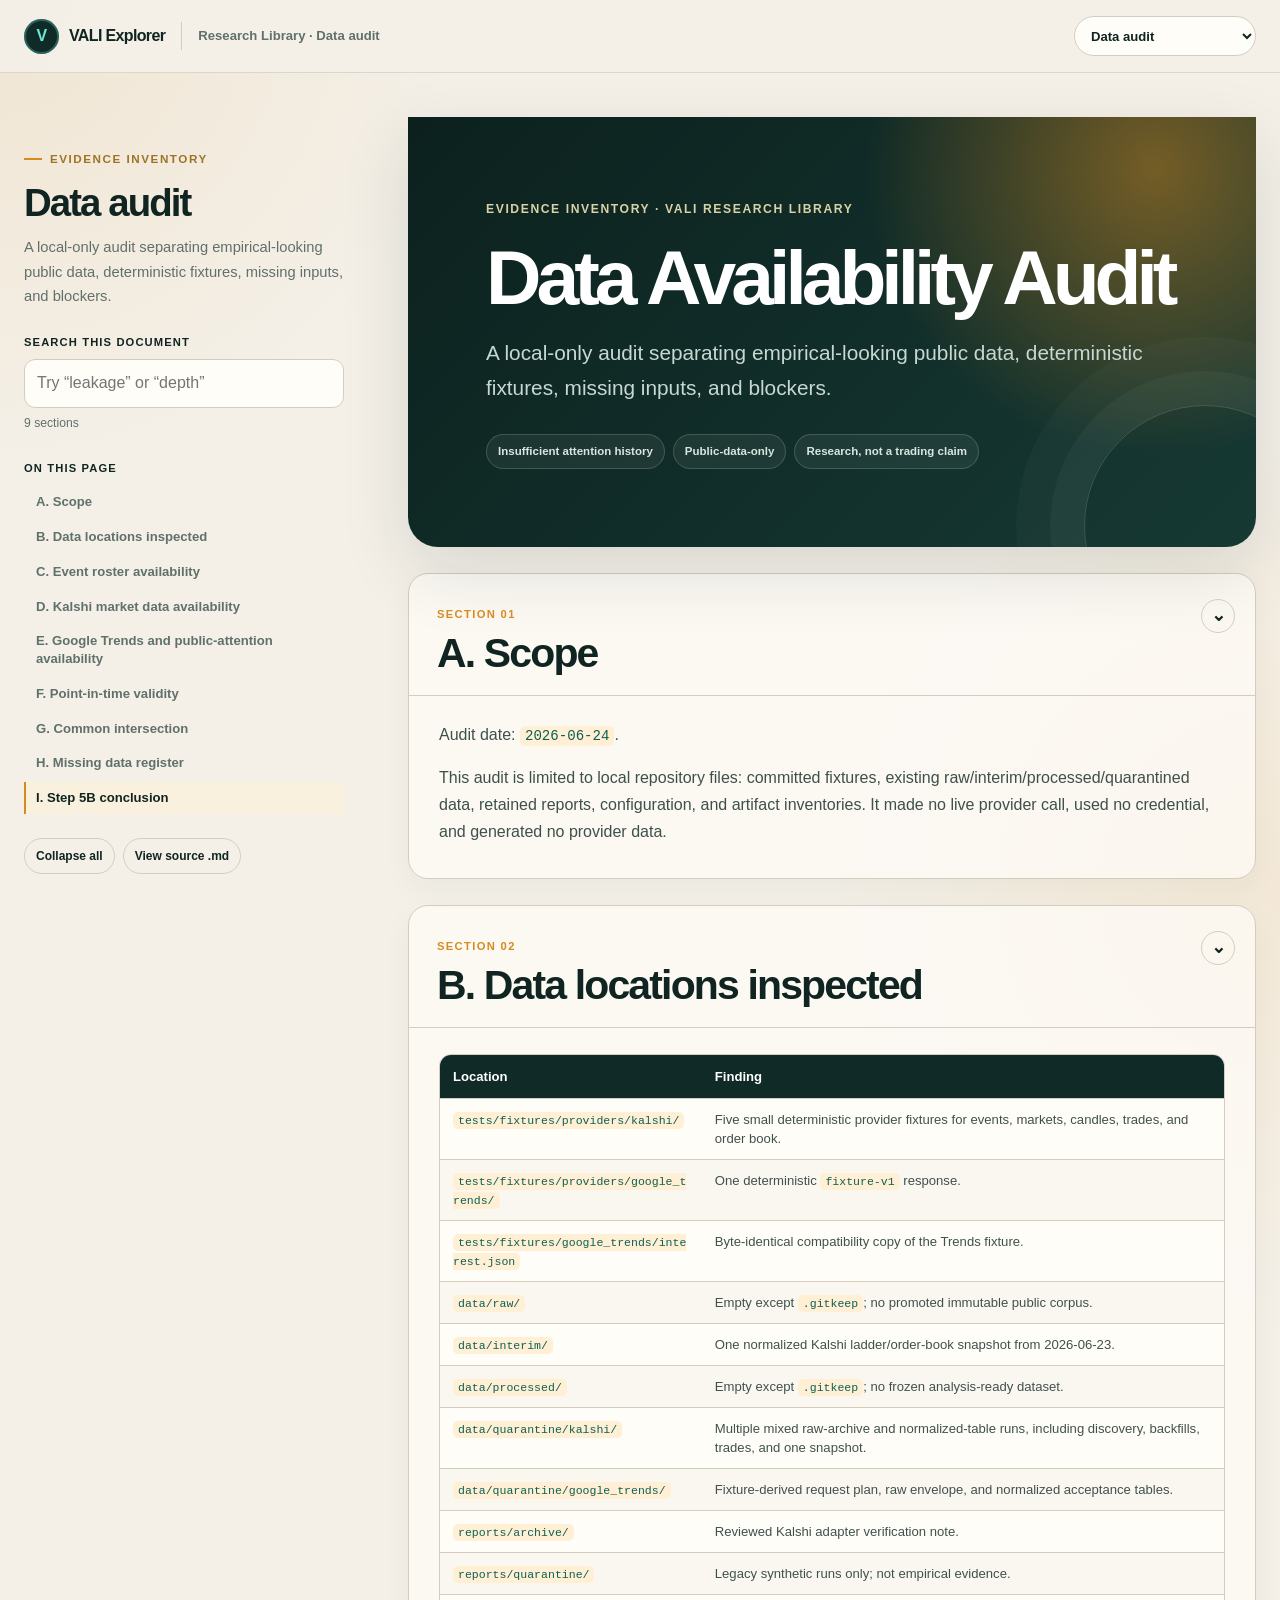
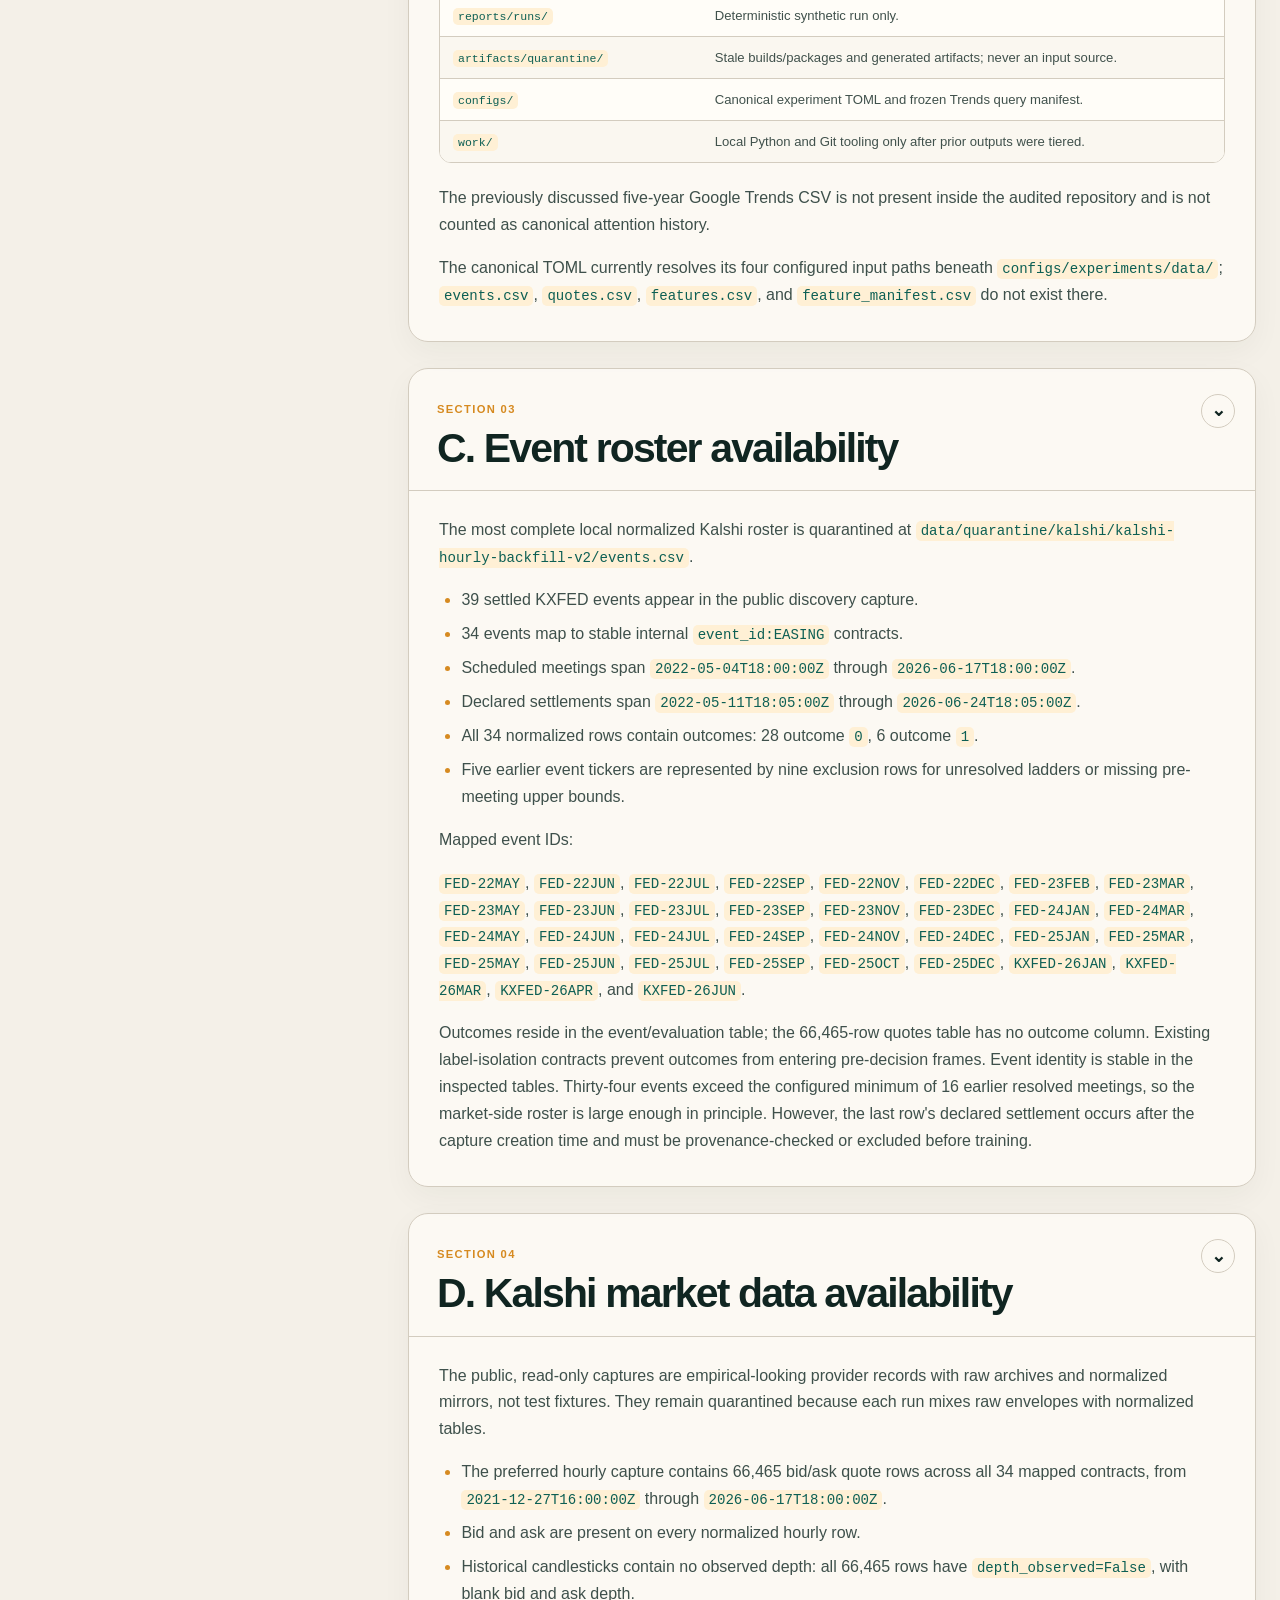
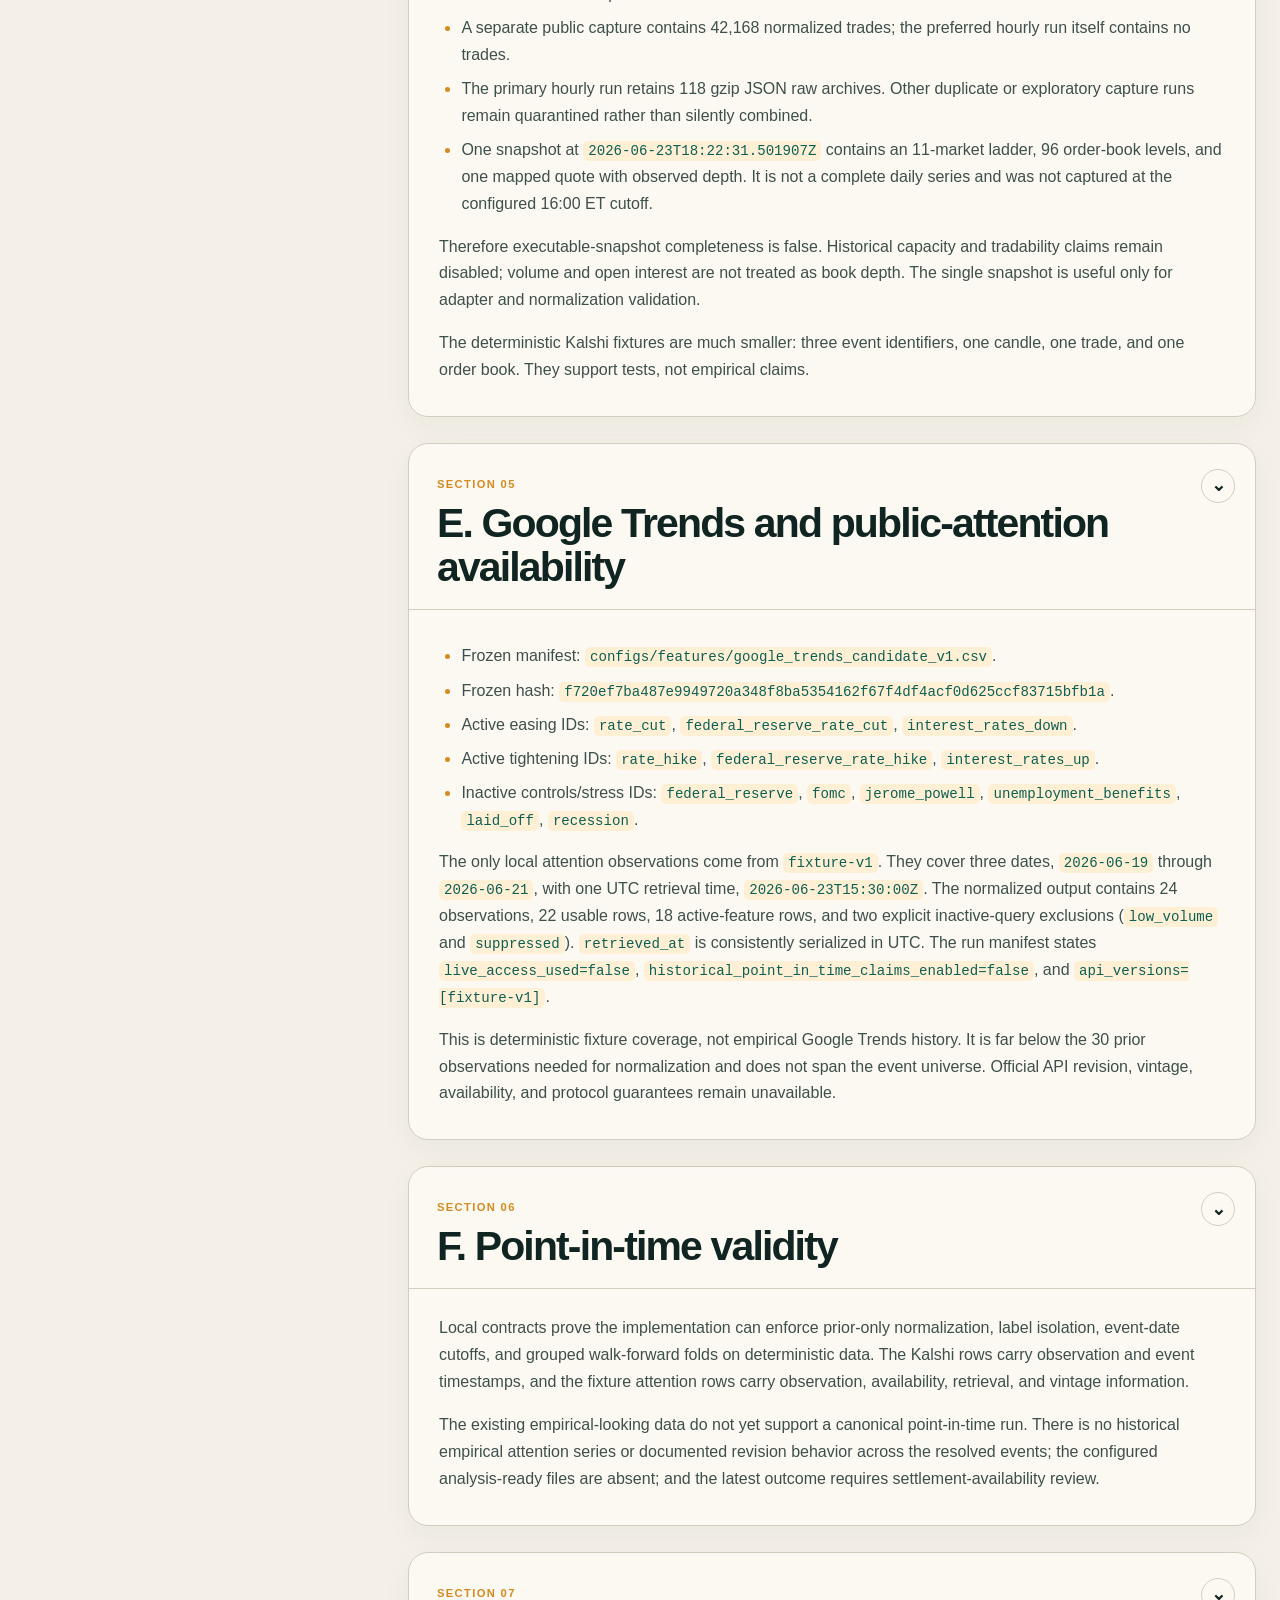
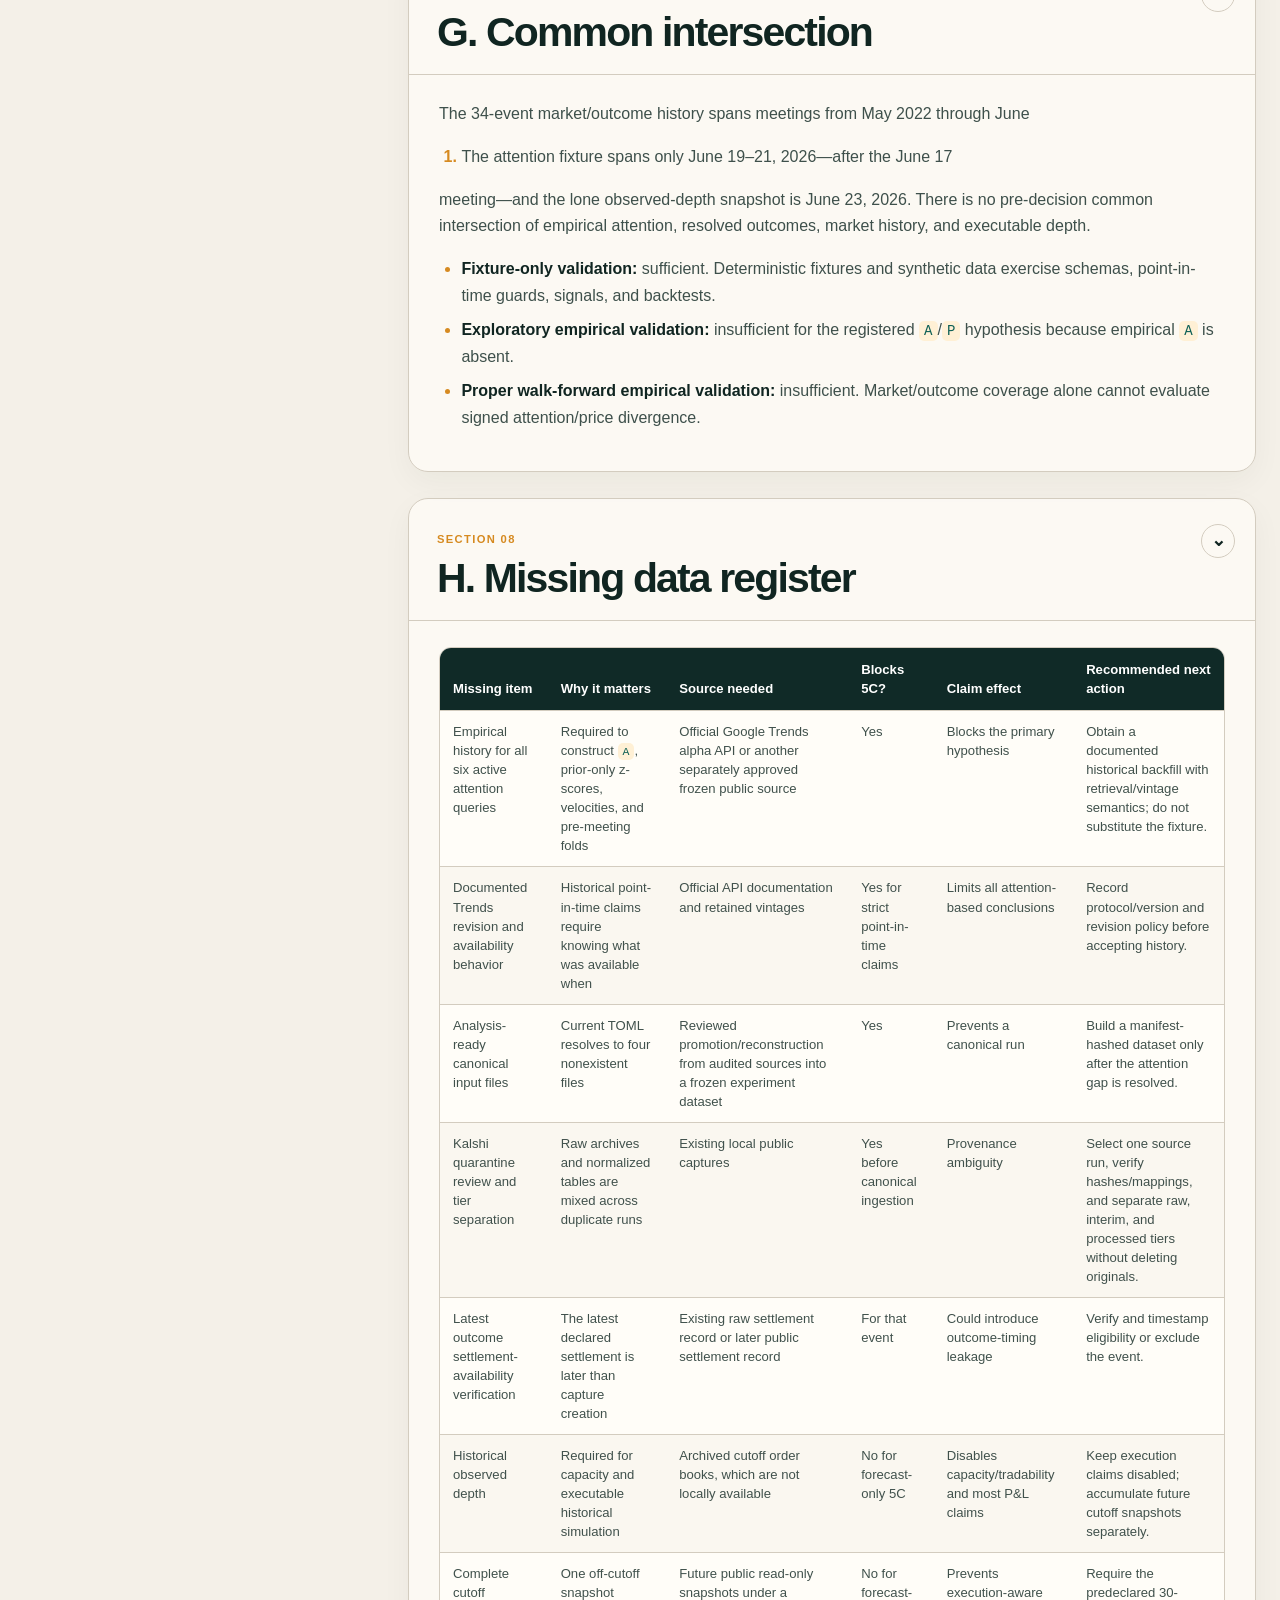
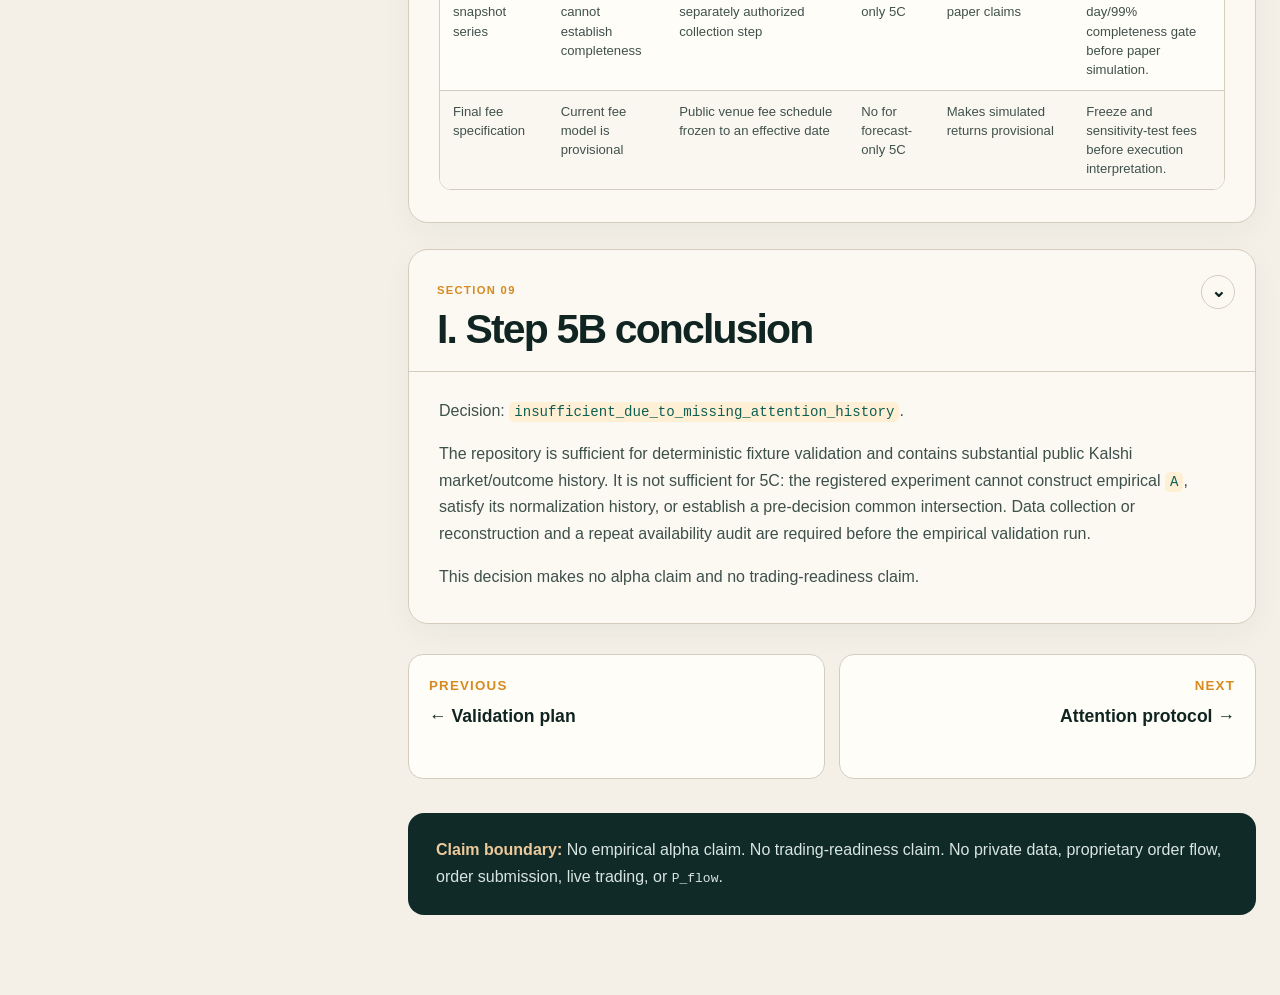
==== docs/submission/DATA_AVAILABILITY_AUDIT.html @ 651880c0 "docs: add interactive VALI research library" ====
<!doctype html>
<html lang="en">
<head>
  <meta charset="utf-8">
  <meta name="viewport" content="width=device-width, initial-scale=1">
  <meta name="description" content="A local-only audit separating empirical-looking public data, deterministic fixtures, missing inputs, and blockers.">
  <title>Data Availability Audit · VALI Research Library</title>
  <link rel="stylesheet" href="library.css">
</head>
<body style="--accent:#d68a20;--accent-soft:#fff0d5" data-page="data-audit">
  <a class="skip-link" href="#document">Skip to document</a>
  <div class="reading-progress" aria-hidden="true"><span id="reading-progress"></span></div>
  <header class="topbar">
    <div class="topbar-inner">
      <a class="library-brand" href="VALI_EXPLORER.html"><span class="library-mark">V</span><span>VALI Explorer</span></a>
      <span class="topbar-divider" aria-hidden="true"></span>
      <span class="document-label">Research Library · Data audit</span>
      <button class="toc-toggle" id="toc-toggle" type="button" aria-controls="doc-sidebar" aria-expanded="false">Contents</button>
      <label class="page-switcher-wrap"><span class="skip-link">Choose a library page</span><select class="page-switcher" id="page-switcher" aria-label="Choose a research library page"><option value="KALSHI_QUANT_RESEARCHER_CASE_STUDY.html">Case study</option><option value="EMPIRICAL_VALIDATION_PLAN.html">Validation plan</option><option value="DATA_AVAILABILITY_AUDIT.html" selected>Data audit</option><option value="ATTENTION_DATA_ACQUISITION_PROTOCOL.html">Attention protocol</option><option value="KALSHI_RECONSTRUCTION_LEDGER.html">Kalshi ledger</option><option value="FINAL_VALIDATION_REPORT.html">Validation report</option><option value="REVIEWER_GUIDE.html">Reviewer guide</option></select></label>
    </div>
  </header>
  <div class="page-shell">
    <aside class="doc-sidebar" id="doc-sidebar">
      <span class="doc-type">Evidence inventory</span>
      <h2 class="sidebar-title">Data audit</h2>
      <p class="sidebar-summary">A local-only audit separating empirical-looking public data, deterministic fixtures, missing inputs, and blockers.</p>
      <label class="search-label" for="section-search">Search this document</label>
      <input class="section-search" id="section-search" type="search" placeholder="Try “leakage” or “depth”">
      <p class="search-result" id="search-result">9 sections</p>
      <p class="toc-heading">On this page</p>
      <nav class="toc" aria-label="Document sections"><a href="#a-scope">A. Scope</a><a href="#b-data-locations-inspected">B. Data locations inspected</a><a href="#c-event-roster-availability">C. Event roster availability</a><a href="#d-kalshi-market-data-availability">D. Kalshi market data availability</a><a href="#e-google-trends-and-public-attention-availability">E. Google Trends and public-attention availability</a><a href="#f-point-in-time-validity">F. Point-in-time validity</a><a href="#g-common-intersection">G. Common intersection</a><a href="#h-missing-data-register">H. Missing data register</a><a href="#i-step-5b-conclusion">I. Step 5B conclusion</a></nav>
      <div class="sidebar-actions">
        <button class="small-button" id="collapse-all" type="button">Collapse all</button>
        <a class="small-button" href="../../experiments/fed_easing_kxfed_v1/DATA_AVAILABILITY_AUDIT.md">View source .md</a>
      </div>
    </aside>
    <main class="document" id="document">
      <header class="doc-hero">
        <span class="hero-kicker">Evidence inventory · VALI Research Library</span>
        <h1>Data Availability Audit</h1>
        <p>A local-only audit separating empirical-looking public data, deterministic fixtures, missing inputs, and blockers.</p>
        <div class="hero-meta"><span class="meta-pill">Insufficient attention history</span><span class="meta-pill">Public-data-only</span><span class="meta-pill">Research, not a trading claim</span></div>
      </header>
      <section class="doc-section" id="a-scope" data-doc-section><div class="section-heading"><span class="section-index">Section 01</span><h2>A. Scope</h2><button class="section-toggle" type="button" aria-controls="a-scope-body" aria-expanded="true" aria-label="Collapse A. Scope" data-section-title="A. Scope">⌄</button></div><div class="section-body" id="a-scope-body">
<p>Audit date: <code>2026-06-24</code>.</p>
<p>This audit is limited to local repository files: committed fixtures, existing raw/interim/processed/quarantined data, retained reports, configuration, and artifact inventories. It made no live provider call, used no credential, and generated no provider data.</p>
</div></section>
<section class="doc-section" id="b-data-locations-inspected" data-doc-section><div class="section-heading"><span class="section-index">Section 02</span><h2>B. Data locations inspected</h2><button class="section-toggle" type="button" aria-controls="b-data-locations-inspected-body" aria-expanded="true" aria-label="Collapse B. Data locations inspected" data-section-title="B. Data locations inspected">⌄</button></div><div class="section-body" id="b-data-locations-inspected-body">
<div class="table-scroll"><table><thead><tr><th>Location</th><th>Finding</th></tr></thead><tbody><tr><td><code>tests/fixtures/providers/kalshi/</code></td><td>Five small deterministic provider fixtures for events, markets, candles, trades, and order book.</td></tr><tr><td><code>tests/fixtures/providers/google_trends/</code></td><td>One deterministic <code>fixture-v1</code> response.</td></tr><tr><td><code>tests/fixtures/google_trends/interest.json</code></td><td>Byte-identical compatibility copy of the Trends fixture.</td></tr><tr><td><code>data/raw/</code></td><td>Empty except <code>.gitkeep</code>; no promoted immutable public corpus.</td></tr><tr><td><code>data/interim/</code></td><td>One normalized Kalshi ladder/order-book snapshot from 2026-06-23.</td></tr><tr><td><code>data/processed/</code></td><td>Empty except <code>.gitkeep</code>; no frozen analysis-ready dataset.</td></tr><tr><td><code>data/quarantine/kalshi/</code></td><td>Multiple mixed raw-archive and normalized-table runs, including discovery, backfills, trades, and one snapshot.</td></tr><tr><td><code>data/quarantine/google_trends/</code></td><td>Fixture-derived request plan, raw envelope, and normalized acceptance tables.</td></tr><tr><td><code>reports/archive/</code></td><td>Reviewed Kalshi adapter verification note.</td></tr><tr><td><code>reports/quarantine/</code></td><td>Legacy synthetic runs only; not empirical evidence.</td></tr><tr><td><code>reports/runs/</code></td><td>Deterministic synthetic run only.</td></tr><tr><td><code>artifacts/quarantine/</code></td><td>Stale builds/packages and generated artifacts; never an input source.</td></tr><tr><td><code>configs/</code></td><td>Canonical experiment TOML and frozen Trends query manifest.</td></tr><tr><td><code>work/</code></td><td>Local Python and Git tooling only after prior outputs were tiered.</td></tr></tbody></table></div>
<p>The previously discussed five-year Google Trends CSV is not present inside the audited repository and is not counted as canonical attention history.</p>
<p>The canonical TOML currently resolves its four configured input paths beneath <code>configs/experiments/data/</code>; <code>events.csv</code>, <code>quotes.csv</code>, <code>features.csv</code>, and <code>feature_manifest.csv</code> do not exist there.</p>
</div></section>
<section class="doc-section" id="c-event-roster-availability" data-doc-section><div class="section-heading"><span class="section-index">Section 03</span><h2>C. Event roster availability</h2><button class="section-toggle" type="button" aria-controls="c-event-roster-availability-body" aria-expanded="true" aria-label="Collapse C. Event roster availability" data-section-title="C. Event roster availability">⌄</button></div><div class="section-body" id="c-event-roster-availability-body">
<p>The most complete local normalized Kalshi roster is quarantined at <code>data/quarantine/kalshi/kalshi-hourly-backfill-v2/events.csv</code>.</p>
<ul><li>39 settled KXFED events appear in the public discovery capture.</li><li>34 events map to stable internal <code>event_id:EASING</code> contracts.</li><li>Scheduled meetings span <code>2022-05-04T18:00:00Z</code> through <code>2026-06-17T18:00:00Z</code>.</li><li>Declared settlements span <code>2022-05-11T18:05:00Z</code> through <code>2026-06-24T18:05:00Z</code>.</li><li>All 34 normalized rows contain outcomes: 28 outcome <code>0</code>, 6 outcome <code>1</code>.</li><li>Five earlier event tickers are represented by nine exclusion rows for unresolved ladders or missing pre-meeting upper bounds.</li></ul>
<p>Mapped event IDs:</p>
<p><code>FED-22MAY</code>, <code>FED-22JUN</code>, <code>FED-22JUL</code>, <code>FED-22SEP</code>, <code>FED-22NOV</code>, <code>FED-22DEC</code>, <code>FED-23FEB</code>, <code>FED-23MAR</code>, <code>FED-23MAY</code>, <code>FED-23JUN</code>, <code>FED-23JUL</code>, <code>FED-23SEP</code>, <code>FED-23NOV</code>, <code>FED-23DEC</code>, <code>FED-24JAN</code>, <code>FED-24MAR</code>, <code>FED-24MAY</code>, <code>FED-24JUN</code>, <code>FED-24JUL</code>, <code>FED-24SEP</code>, <code>FED-24NOV</code>, <code>FED-24DEC</code>, <code>FED-25JAN</code>, <code>FED-25MAR</code>, <code>FED-25MAY</code>, <code>FED-25JUN</code>, <code>FED-25JUL</code>, <code>FED-25SEP</code>, <code>FED-25OCT</code>, <code>FED-25DEC</code>, <code>KXFED-26JAN</code>, <code>KXFED-26MAR</code>, <code>KXFED-26APR</code>, and <code>KXFED-26JUN</code>.</p>
<p>Outcomes reside in the event/evaluation table; the 66,465-row quotes table has no outcome column. Existing label-isolation contracts prevent outcomes from entering pre-decision frames. Event identity is stable in the inspected tables. Thirty-four events exceed the configured minimum of 16 earlier resolved meetings, so the market-side roster is large enough in principle. However, the last row's declared settlement occurs after the capture creation time and must be provenance-checked or excluded before training.</p>
</div></section>
<section class="doc-section" id="d-kalshi-market-data-availability" data-doc-section><div class="section-heading"><span class="section-index">Section 04</span><h2>D. Kalshi market data availability</h2><button class="section-toggle" type="button" aria-controls="d-kalshi-market-data-availability-body" aria-expanded="true" aria-label="Collapse D. Kalshi market data availability" data-section-title="D. Kalshi market data availability">⌄</button></div><div class="section-body" id="d-kalshi-market-data-availability-body">
<p>The public, read-only captures are empirical-looking provider records with raw archives and normalized mirrors, not test fixtures. They remain quarantined because each run mixes raw envelopes with normalized tables.</p>
<ul><li>The preferred hourly capture contains 66,465 bid/ask quote rows across all 34 mapped contracts, from <code>2021-12-27T16:00:00Z</code> through <code>2026-06-17T18:00:00Z</code>.</li><li>Bid and ask are present on every normalized hourly row.</li><li>Historical candlesticks contain no observed depth: all 66,465 rows have <code>depth_observed=False</code>, with blank bid and ask depth.</li><li>A separate public capture contains 42,168 normalized trades; the preferred hourly run itself contains no trades.</li><li>The primary hourly run retains 118 gzip JSON raw archives. Other duplicate or exploratory capture runs remain quarantined rather than silently combined.</li><li>One snapshot at <code>2026-06-23T18:22:31.501907Z</code> contains an 11-market ladder, 96 order-book levels, and one mapped quote with observed depth. It is not a complete daily series and was not captured at the configured 16:00 ET cutoff.</li></ul>
<p>Therefore executable-snapshot completeness is false. Historical capacity and tradability claims remain disabled; volume and open interest are not treated as book depth. The single snapshot is useful only for adapter and normalization validation.</p>
<p>The deterministic Kalshi fixtures are much smaller: three event identifiers, one candle, one trade, and one order book. They support tests, not empirical claims.</p>
</div></section>
<section class="doc-section" id="e-google-trends-and-public-attention-availability" data-doc-section><div class="section-heading"><span class="section-index">Section 05</span><h2>E. Google Trends and public-attention availability</h2><button class="section-toggle" type="button" aria-controls="e-google-trends-and-public-attention-availability-body" aria-expanded="true" aria-label="Collapse E. Google Trends and public-attention availability" data-section-title="E. Google Trends and public-attention availability">⌄</button></div><div class="section-body" id="e-google-trends-and-public-attention-availability-body">
<ul><li>Frozen manifest: <code>configs/features/google_trends_candidate_v1.csv</code>.</li><li>Frozen hash: <code>f720ef7ba487e9949720a348f8ba5354162f67f4df4acf0d625ccf83715bfb1a</code>.</li><li>Active easing IDs: <code>rate_cut</code>, <code>federal_reserve_rate_cut</code>, <code>interest_rates_down</code>.</li><li>Active tightening IDs: <code>rate_hike</code>, <code>federal_reserve_rate_hike</code>, <code>interest_rates_up</code>.</li><li>Inactive controls/stress IDs: <code>federal_reserve</code>, <code>fomc</code>, <code>jerome_powell</code>, <code>unemployment_benefits</code>, <code>laid_off</code>, <code>recession</code>.</li></ul>
<p>The only local attention observations come from <code>fixture-v1</code>. They cover three dates, <code>2026-06-19</code> through <code>2026-06-21</code>, with one UTC retrieval time, <code>2026-06-23T15:30:00Z</code>. The normalized output contains 24 observations, 22 usable rows, 18 active-feature rows, and two explicit inactive-query exclusions (<code>low_volume</code> and <code>suppressed</code>). <code>retrieved_at</code> is consistently serialized in UTC. The run manifest states <code>live_access_used=false</code>, <code>historical_point_in_time_claims_enabled=false</code>, and <code>api_versions=[fixture-v1]</code>.</p>
<p>This is deterministic fixture coverage, not empirical Google Trends history. It is far below the 30 prior observations needed for normalization and does not span the event universe. Official API revision, vintage, availability, and protocol guarantees remain unavailable.</p>
</div></section>
<section class="doc-section" id="f-point-in-time-validity" data-doc-section><div class="section-heading"><span class="section-index">Section 06</span><h2>F. Point-in-time validity</h2><button class="section-toggle" type="button" aria-controls="f-point-in-time-validity-body" aria-expanded="true" aria-label="Collapse F. Point-in-time validity" data-section-title="F. Point-in-time validity">⌄</button></div><div class="section-body" id="f-point-in-time-validity-body">
<p>Local contracts prove the implementation can enforce prior-only normalization, label isolation, event-date cutoffs, and grouped walk-forward folds on deterministic data. The Kalshi rows carry observation and event timestamps, and the fixture attention rows carry observation, availability, retrieval, and vintage information.</p>
<p>The existing empirical-looking data do not yet support a canonical point-in-time run. There is no historical empirical attention series or documented revision behavior across the resolved events; the configured analysis-ready files are absent; and the latest outcome requires settlement-availability review.</p>
</div></section>
<section class="doc-section" id="g-common-intersection" data-doc-section><div class="section-heading"><span class="section-index">Section 07</span><h2>G. Common intersection</h2><button class="section-toggle" type="button" aria-controls="g-common-intersection-body" aria-expanded="true" aria-label="Collapse G. Common intersection" data-section-title="G. Common intersection">⌄</button></div><div class="section-body" id="g-common-intersection-body">
<p>The 34-event market/outcome history spans meetings from May 2022 through June</p>
<ol><li>The attention fixture spans only June 19–21, 2026—after the June 17</li></ol>
<p>meeting—and the lone observed-depth snapshot is June 23, 2026. There is no pre-decision common intersection of empirical attention, resolved outcomes, market history, and executable depth.</p>
<ul><li><strong>Fixture-only validation:</strong> sufficient. Deterministic fixtures and synthetic data exercise schemas, point-in-time guards, signals, and backtests.</li><li><strong>Exploratory empirical validation:</strong> insufficient for the registered <code>A</code>/<code>P</code> hypothesis because empirical <code>A</code> is absent.</li><li><strong>Proper walk-forward empirical validation:</strong> insufficient. Market/outcome coverage alone cannot evaluate signed attention/price divergence.</li></ul>
</div></section>
<section class="doc-section" id="h-missing-data-register" data-doc-section><div class="section-heading"><span class="section-index">Section 08</span><h2>H. Missing data register</h2><button class="section-toggle" type="button" aria-controls="h-missing-data-register-body" aria-expanded="true" aria-label="Collapse H. Missing data register" data-section-title="H. Missing data register">⌄</button></div><div class="section-body" id="h-missing-data-register-body">
<div class="table-scroll"><table><thead><tr><th>Missing item</th><th>Why it matters</th><th>Source needed</th><th>Blocks 5C?</th><th>Claim effect</th><th>Recommended next action</th></tr></thead><tbody><tr><td>Empirical history for all six active attention queries</td><td>Required to construct <code>A</code>, prior-only z-scores, velocities, and pre-meeting folds</td><td>Official Google Trends alpha API or another separately approved frozen public source</td><td>Yes</td><td>Blocks the primary hypothesis</td><td>Obtain a documented historical backfill with retrieval/vintage semantics; do not substitute the fixture.</td></tr><tr><td>Documented Trends revision and availability behavior</td><td>Historical point-in-time claims require knowing what was available when</td><td>Official API documentation and retained vintages</td><td>Yes for strict point-in-time claims</td><td>Limits all attention-based conclusions</td><td>Record protocol/version and revision policy before accepting history.</td></tr><tr><td>Analysis-ready canonical input files</td><td>Current TOML resolves to four nonexistent files</td><td>Reviewed promotion/reconstruction from audited sources into a frozen experiment dataset</td><td>Yes</td><td>Prevents a canonical run</td><td>Build a manifest-hashed dataset only after the attention gap is resolved.</td></tr><tr><td>Kalshi quarantine review and tier separation</td><td>Raw archives and normalized tables are mixed across duplicate runs</td><td>Existing local public captures</td><td>Yes before canonical ingestion</td><td>Provenance ambiguity</td><td>Select one source run, verify hashes/mappings, and separate raw, interim, and processed tiers without deleting originals.</td></tr><tr><td>Latest outcome settlement-availability verification</td><td>The latest declared settlement is later than capture creation</td><td>Existing raw settlement record or later public settlement record</td><td>For that event</td><td>Could introduce outcome-timing leakage</td><td>Verify and timestamp eligibility or exclude the event.</td></tr><tr><td>Historical observed depth</td><td>Required for capacity and executable historical simulation</td><td>Archived cutoff order books, which are not locally available</td><td>No for forecast-only 5C</td><td>Disables capacity/tradability and most P&amp;L claims</td><td>Keep execution claims disabled; accumulate future cutoff snapshots separately.</td></tr><tr><td>Complete cutoff snapshot series</td><td>One off-cutoff snapshot cannot establish completeness</td><td>Future public read-only snapshots under a separately authorized collection step</td><td>No for forecast-only 5C</td><td>Prevents execution-aware paper claims</td><td>Require the predeclared 30-day/99% completeness gate before paper simulation.</td></tr><tr><td>Final fee specification</td><td>Current fee model is provisional</td><td>Public venue fee schedule frozen to an effective date</td><td>No for forecast-only 5C</td><td>Makes simulated returns provisional</td><td>Freeze and sensitivity-test fees before execution interpretation.</td></tr></tbody></table></div>
</div></section>
<section class="doc-section" id="i-step-5b-conclusion" data-doc-section><div class="section-heading"><span class="section-index">Section 09</span><h2>I. Step 5B conclusion</h2><button class="section-toggle" type="button" aria-controls="i-step-5b-conclusion-body" aria-expanded="true" aria-label="Collapse I. Step 5B conclusion" data-section-title="I. Step 5B conclusion">⌄</button></div><div class="section-body" id="i-step-5b-conclusion-body">
<p>Decision: <strong><code>insufficient_due_to_missing_attention_history</code></strong>.</p>
<p>The repository is sufficient for deterministic fixture validation and contains substantial public Kalshi market/outcome history. It is not sufficient for 5C: the registered experiment cannot construct empirical <code>A</code>, satisfy its normalization history, or establish a pre-decision common intersection. Data collection or reconstruction and a repeat availability audit are required before the empirical validation run.</p>
<p>This decision makes no alpha claim and no trading-readiness claim.</p>
</div></section>
      <nav class="page-neighbors" aria-label="Adjacent library pages">
        <a class="neighbor previous" href="EMPIRICAL_VALIDATION_PLAN.html"><small>Previous</small><b>← Validation plan</b></a>
        <a class="neighbor next" href="ATTENTION_DATA_ACQUISITION_PROTOCOL.html"><small>Next</small><b>Attention protocol →</b></a>
      </nav>
      <footer class="claim-footer"><p><strong>Claim boundary:</strong> No empirical alpha claim. No trading-readiness claim. No private data, proprietary order flow, order submission, live trading, or <code>P_flow</code>.</p></footer>
    </main>
  </div>
  <noscript><style>.doc-sidebar{display:block!important;position:static;max-height:none}.section-body[hidden]{display:block!important}</style></noscript>
  <script src="library.js" defer></script>
</body>
</html>
---- docs/submission/library.css ----
:root {
  --paper: #f4f0e8;
  --paper-deep: #e9e2d5;
  --ink: #102521;
  --muted: #60706b;
  --panel: #102a27;
  --line: #d3ccbf;
  --white: #fffdf8;
  --accent: #00a891;
  --accent-soft: #d6f4ed;
  --amber: #e9a23b;
  --red: #c85047;
  --shadow: 0 24px 70px rgba(16, 37, 33, .12);
  --radius: 20px;
  --max: 1440px;
}

* { box-sizing: border-box; }
html { scroll-behavior: smooth; scroll-padding-top: 92px; }
body {
  margin: 0;
  color: var(--ink);
  background:
    radial-gradient(circle at 0 0, color-mix(in srgb, var(--accent) 11%, transparent), transparent 30rem),
    radial-gradient(circle at 100% 12%, rgba(233, 162, 59, .1), transparent 28rem),
    var(--paper);
  font-family: Inter, ui-sans-serif, -apple-system, BlinkMacSystemFont, "Segoe UI", sans-serif;
  line-height: 1.68;
}

a { color: inherit; }
button, input, select { font: inherit; }
:focus-visible { outline: 3px solid var(--amber); outline-offset: 3px; }
[hidden] { display: none !important; }

.skip-link {
  position: fixed;
  z-index: 100;
  left: 16px;
  top: -80px;
  padding: 9px 14px;
  border-radius: 10px;
  color: white;
  background: var(--ink);
}
.skip-link:focus { top: 14px; }

.reading-progress {
  position: fixed;
  z-index: 95;
  inset: 0 0 auto;
  height: 4px;
  pointer-events: none;
}
.reading-progress span {
  display: block;
  width: 0;
  height: 100%;
  background: linear-gradient(90deg, var(--accent), var(--amber));
}

.topbar {
  position: sticky;
  z-index: 80;
  top: 0;
  border-bottom: 1px solid rgba(16, 37, 33, .12);
  background: rgba(244, 240, 232, .91);
  backdrop-filter: blur(18px);
}
.topbar-inner {
  max-width: var(--max);
  min-height: 72px;
  margin: auto;
  padding: 10px 24px;
  display: flex;
  align-items: center;
  gap: 16px;
}
.library-brand {
  display: inline-flex;
  align-items: center;
  gap: 10px;
  flex: 0 0 auto;
  font-weight: 900;
  letter-spacing: -.04em;
  text-decoration: none;
}
.library-mark {
  width: 35px;
  height: 35px;
  display: grid;
  place-items: center;
  border-radius: 50%;
  color: #68ead4;
  background: var(--panel);
  box-shadow: inset 0 0 0 2px rgba(99, 230, 207, .3);
}
.topbar-divider { width: 1px; height: 28px; background: var(--line); }
.document-label { min-width: 0; overflow: hidden; color: var(--muted); font-size: .82rem; font-weight: 750; text-overflow: ellipsis; white-space: nowrap; }
.page-switcher-wrap { margin-left: auto; }
.page-switcher {
  max-width: 270px;
  min-height: 40px;
  padding: 8px 34px 8px 12px;
  border: 1px solid var(--line);
  border-radius: 999px;
  color: var(--ink);
  background: var(--white);
  font-size: .82rem;
  font-weight: 750;
}
.toc-toggle {
  display: none;
  min-height: 40px;
  padding: 8px 12px;
  border: 1px solid var(--line);
  border-radius: 999px;
  color: var(--ink);
  background: transparent;
  font-weight: 800;
}

.page-shell {
  max-width: var(--max);
  margin: auto;
  padding: 0 24px 80px;
  display: grid;
  grid-template-columns: 320px minmax(0, 1fr);
  gap: clamp(30px, 5vw, 76px);
}

.doc-sidebar {
  position: sticky;
  top: 98px;
  align-self: start;
  max-height: calc(100vh - 122px);
  overflow: auto;
  padding: 44px 0 24px;
  scrollbar-width: thin;
}
.doc-type {
  display: inline-flex;
  align-items: center;
  gap: 8px;
  color: color-mix(in srgb, var(--accent) 72%, #073b34);
  font-size: .73rem;
  font-weight: 900;
  letter-spacing: .13em;
  text-transform: uppercase;
}
.doc-type::before { content: ""; width: 18px; height: 2px; background: var(--accent); }
.sidebar-title { margin: 14px 0 12px; font-size: clamp(1.8rem, 3vw, 2.65rem); line-height: 1.04; letter-spacing: -.05em; }
.sidebar-summary { margin: 0 0 24px; color: var(--muted); font-size: .92rem; }
.search-label { display: block; margin-bottom: 7px; font-size: .7rem; font-weight: 900; letter-spacing: .1em; text-transform: uppercase; }
.section-search {
  width: 100%;
  min-height: 43px;
  padding: 10px 12px;
  border: 1px solid var(--line);
  border-radius: 11px;
  color: var(--ink);
  background: var(--white);
}
.search-result { min-height: 22px; margin: 5px 0 12px; color: var(--muted); font-size: .76rem; }
.toc-heading { margin: 24px 0 9px; font-size: .7rem; font-weight: 900; letter-spacing: .1em; text-transform: uppercase; }
.toc { display: grid; gap: 3px; }
.toc a {
  display: block;
  padding: 7px 10px;
  border-left: 2px solid transparent;
  color: var(--muted);
  font-size: .82rem;
  font-weight: 700;
  line-height: 1.35;
  text-decoration: none;
}
.toc a:hover, .toc a[aria-current="location"] { border-left-color: var(--accent); color: var(--ink); background: color-mix(in srgb, var(--accent-soft) 52%, transparent); }
.sidebar-actions { display: flex; flex-wrap: wrap; gap: 8px; margin-top: 24px; }
.small-button {
  display: inline-flex;
  align-items: center;
  min-height: 36px;
  padding: 7px 11px;
  border: 1px solid var(--line);
  border-radius: 999px;
  color: var(--ink);
  background: transparent;
  font-size: .75rem;
  font-weight: 800;
  text-decoration: none;
  cursor: pointer;
}
.small-button:hover { border-color: var(--accent); background: var(--accent-soft); }

.document { min-width: 0; padding-top: 44px; }
.doc-hero {
  position: relative;
  overflow: hidden;
  min-height: 390px;
  padding: clamp(34px, 7vw, 78px);
  border-radius: 0 0 30px 30px;
  color: white;
  background:
    radial-gradient(circle at 88% 12%, color-mix(in srgb, var(--accent) 50%, transparent), transparent 18rem),
    linear-gradient(135deg, #0c211e, #163934);
  box-shadow: var(--shadow);
}
.doc-hero::after {
  content: "";
  position: absolute;
  width: 240px;
  height: 240px;
  right: -70px;
  bottom: -100px;
  border: 1px solid rgba(255,255,255,.16);
  border-radius: 50%;
  box-shadow: 0 0 0 34px rgba(255,255,255,.035), 0 0 0 68px rgba(255,255,255,.025);
}
.hero-kicker { color: color-mix(in srgb, var(--accent) 38%, #d8fff8); font-size: .76rem; font-weight: 900; letter-spacing: .13em; text-transform: uppercase; }
.doc-hero h1 { position: relative; z-index: 1; max-width: 900px; margin: 18px 0; font-size: clamp(2.7rem, 6vw, 6.3rem); line-height: .98; letter-spacing: -.065em; }
.doc-hero p { position: relative; z-index: 1; max-width: 760px; color: #c7d8d2; font-size: clamp(1.05rem, 1.8vw, 1.3rem); }
.hero-meta { position: relative; z-index: 1; display: flex; flex-wrap: wrap; gap: 8px; margin-top: 28px; }
.meta-pill { padding: 7px 11px; border: 1px solid rgba(255,255,255,.16); border-radius: 999px; color: #d8e6e2; background: rgba(255,255,255,.06); font-size: .72rem; font-weight: 800; }

.doc-intro { margin: 34px 0 0; padding: 28px 30px; border-left: 5px solid var(--accent); border-radius: 0 16px 16px 0; background: var(--white); box-shadow: 0 12px 35px rgba(16,37,33,.07); }
.doc-intro > :first-child { margin-top: 0; }
.doc-intro > :last-child { margin-bottom: 0; }

.doc-section {
  margin-top: 26px;
  border: 1px solid var(--line);
  border-radius: var(--radius);
  background: rgba(255,253,248,.72);
  box-shadow: 0 10px 30px rgba(16,37,33,.045);
}
.section-heading { position: relative; padding: 26px 62px 20px 28px; border-bottom: 1px solid var(--line); }
.section-heading h2 { margin: 4px 0 0; font-size: clamp(1.7rem, 3.2vw, 2.75rem); line-height: 1.08; letter-spacing: -.045em; }
.section-index { color: var(--accent); font-size: .7rem; font-weight: 900; letter-spacing: .12em; text-transform: uppercase; }
.section-toggle {
  position: absolute;
  right: 20px;
  top: 25px;
  width: 34px;
  height: 34px;
  border: 1px solid var(--line);
  border-radius: 50%;
  color: var(--ink);
  background: transparent;
  font-size: 1.1rem;
  font-weight: 900;
  cursor: pointer;
}
.section-toggle[aria-expanded="false"] { transform: rotate(-90deg); }
.section-body { padding: 26px 30px 32px; }
.section-body > :first-child { margin-top: 0; }
.section-body > :last-child { margin-bottom: 0; }
.section-body h3 { margin: 34px 0 12px; font-size: 1.28rem; line-height: 1.2; letter-spacing: -.025em; }
.section-body h4 { margin: 26px 0 9px; font-size: 1rem; letter-spacing: -.01em; }
.section-body p { color: #3e504b; }
.section-body strong { color: var(--ink); }
.section-body a { color: color-mix(in srgb, var(--accent) 70%, #064139); font-weight: 750; text-underline-offset: 3px; }
.section-body code, .doc-intro code {
  padding: 2px 5px;
  border-radius: 5px;
  color: #0d5f54;
  background: var(--accent-soft);
  font: .88em ui-monospace, SFMono-Regular, Consolas, monospace;
  overflow-wrap: anywhere;
}
.section-body pre {
  overflow: auto;
  padding: 20px;
  border-radius: 13px;
  color: #d9eee8;
  background: var(--panel);
  font: .8rem/1.6 ui-monospace, SFMono-Regular, Consolas, monospace;
}
.section-body pre code { padding: 0; color: inherit; background: transparent; }
.section-body ul, .section-body ol { padding-left: 1.4rem; }
.section-body li { margin: .45rem 0; color: #3e504b; }
.section-body li::marker { color: var(--accent); font-weight: 900; }
.callout { padding: 20px 22px; border-radius: 14px; color: #573c13; background: #fff0d4; }
.callout p { margin: 0; color: inherit; }
.table-scroll { overflow-x: auto; margin: 22px 0; border: 1px solid var(--line); border-radius: 12px; }
table { width: 100%; min-width: 680px; border-collapse: collapse; background: var(--white); font-size: .82rem; line-height: 1.45; }
th { padding: 12px 13px; color: white; background: var(--panel); text-align: left; vertical-align: bottom; }
td { padding: 11px 13px; border-top: 1px solid var(--line); color: #40514c; vertical-align: top; }
tbody tr:nth-child(even) { background: #faf7f0; }

.page-neighbors { display: grid; grid-template-columns: 1fr 1fr; gap: 14px; margin-top: 30px; }
.neighbor {
  min-height: 125px;
  padding: 20px;
  border: 1px solid var(--line);
  border-radius: 15px;
  background: var(--white);
  text-decoration: none;
}
.neighbor:hover { border-color: var(--accent); box-shadow: var(--shadow); }
.neighbor small { display: block; color: var(--accent); font-weight: 900; text-transform: uppercase; letter-spacing: .09em; }
.neighbor b { display: block; margin-top: 9px; font-size: 1.1rem; line-height: 1.25; }
.neighbor.next { text-align: right; }

.claim-footer {
  margin-top: 34px;
  padding: 24px 28px;
  border-radius: 16px;
  color: #d8e5e1;
  background: var(--panel);
}
.claim-footer strong { color: color-mix(in srgb, var(--accent) 45%, white); }
.claim-footer p { margin: 0; }

@media (max-width: 980px) {
  .topbar-inner { padding-inline: 16px; }
  .document-label, .topbar-divider { display: none; }
  .toc-toggle { display: inline-flex; margin-left: auto; }
  .page-switcher-wrap { margin-left: 0; }
  .page-switcher { max-width: 210px; }
  .page-shell { grid-template-columns: 1fr; padding-inline: 16px; }
  .doc-sidebar { position: static; display: none; max-height: none; padding: 24px 0 0; }
  body.toc-open .doc-sidebar { display: block; }
  .document { padding-top: 20px; }
  .doc-hero { border-radius: 24px; }
}

@media (max-width: 620px) {
  html { scroll-padding-top: 74px; }
  .library-brand span:last-child { display: none; }
  .page-switcher { width: 150px; }
  .page-shell { padding-inline: 12px; }
  .doc-hero { min-height: 340px; padding: 32px 24px; }
  .doc-hero h1 { font-size: clamp(2.45rem, 14vw, 4.2rem); }
  .doc-intro { padding: 22px; }
  .section-heading { padding: 22px 58px 17px 21px; }
  .section-toggle { right: 15px; top: 20px; }
  .section-body { padding: 22px; }
  .page-neighbors { grid-template-columns: 1fr; }
  .neighbor.next { text-align: left; }
}

@media (prefers-reduced-motion: reduce) {
  *, *::before, *::after { scroll-behavior: auto !important; transition: none !important; animation: none !important; }
}

@media print {
  .topbar, .doc-sidebar, .reading-progress, .section-toggle, .page-neighbors { display: none !important; }
  body { background: white; }
  .page-shell { display: block; max-width: none; padding: 0; }
  .document { padding: 0; }
  .doc-hero { min-height: 0; padding: 32px; border-radius: 0; box-shadow: none; print-color-adjust: exact; }
  .doc-section { break-inside: avoid; box-shadow: none; }
  .section-body[hidden] { display: block !important; }
}
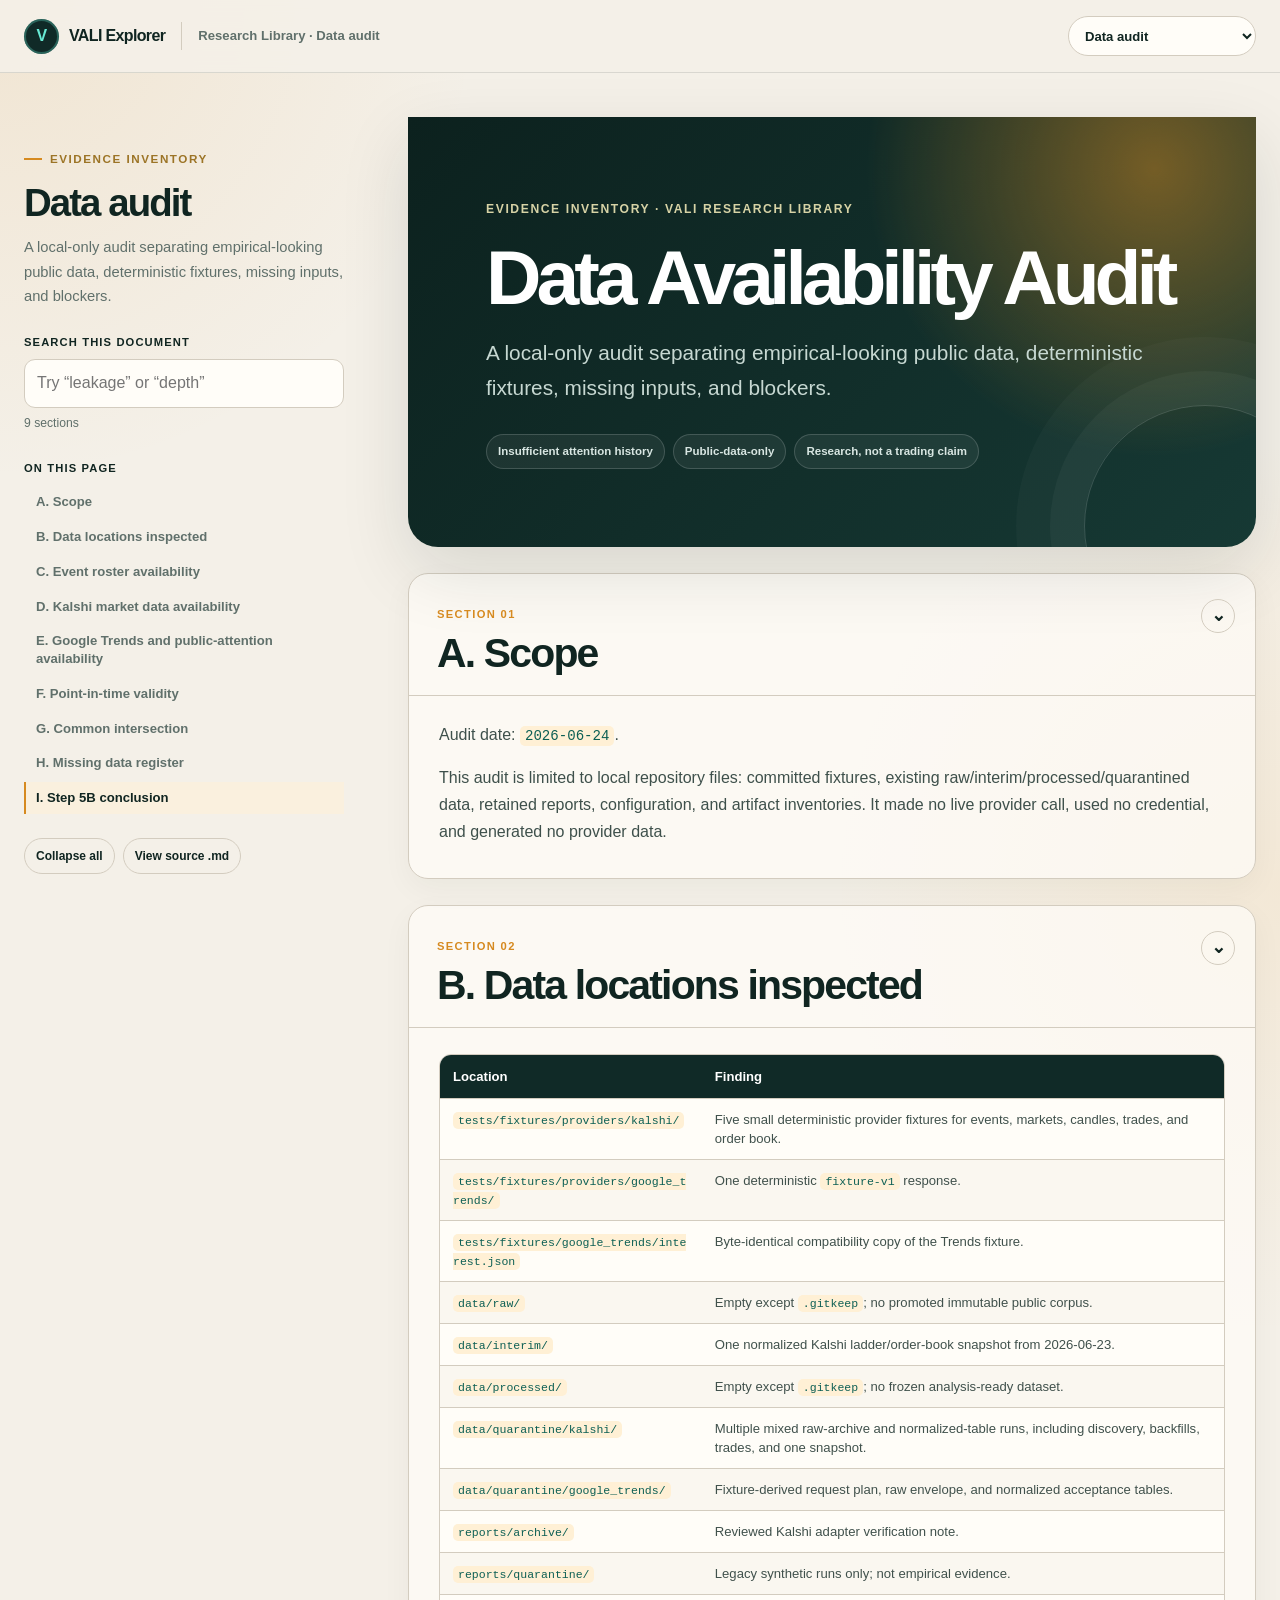
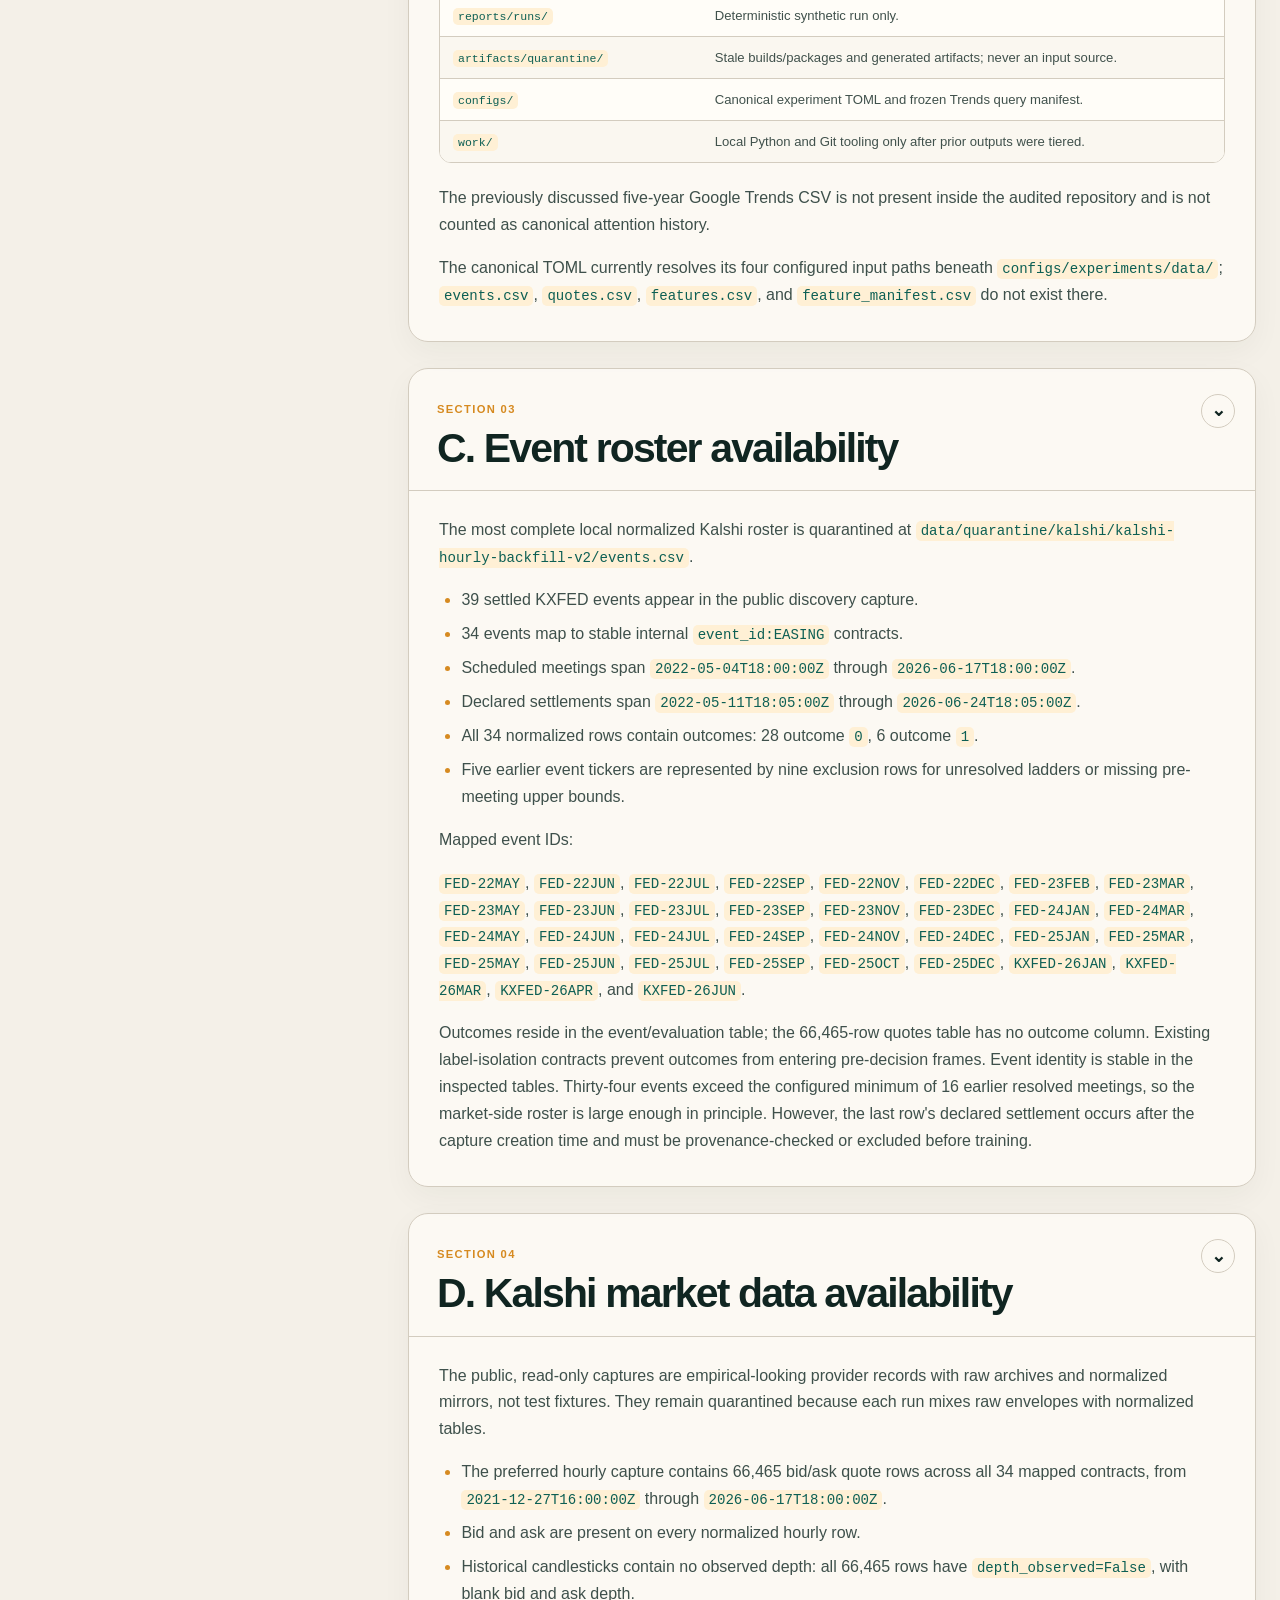
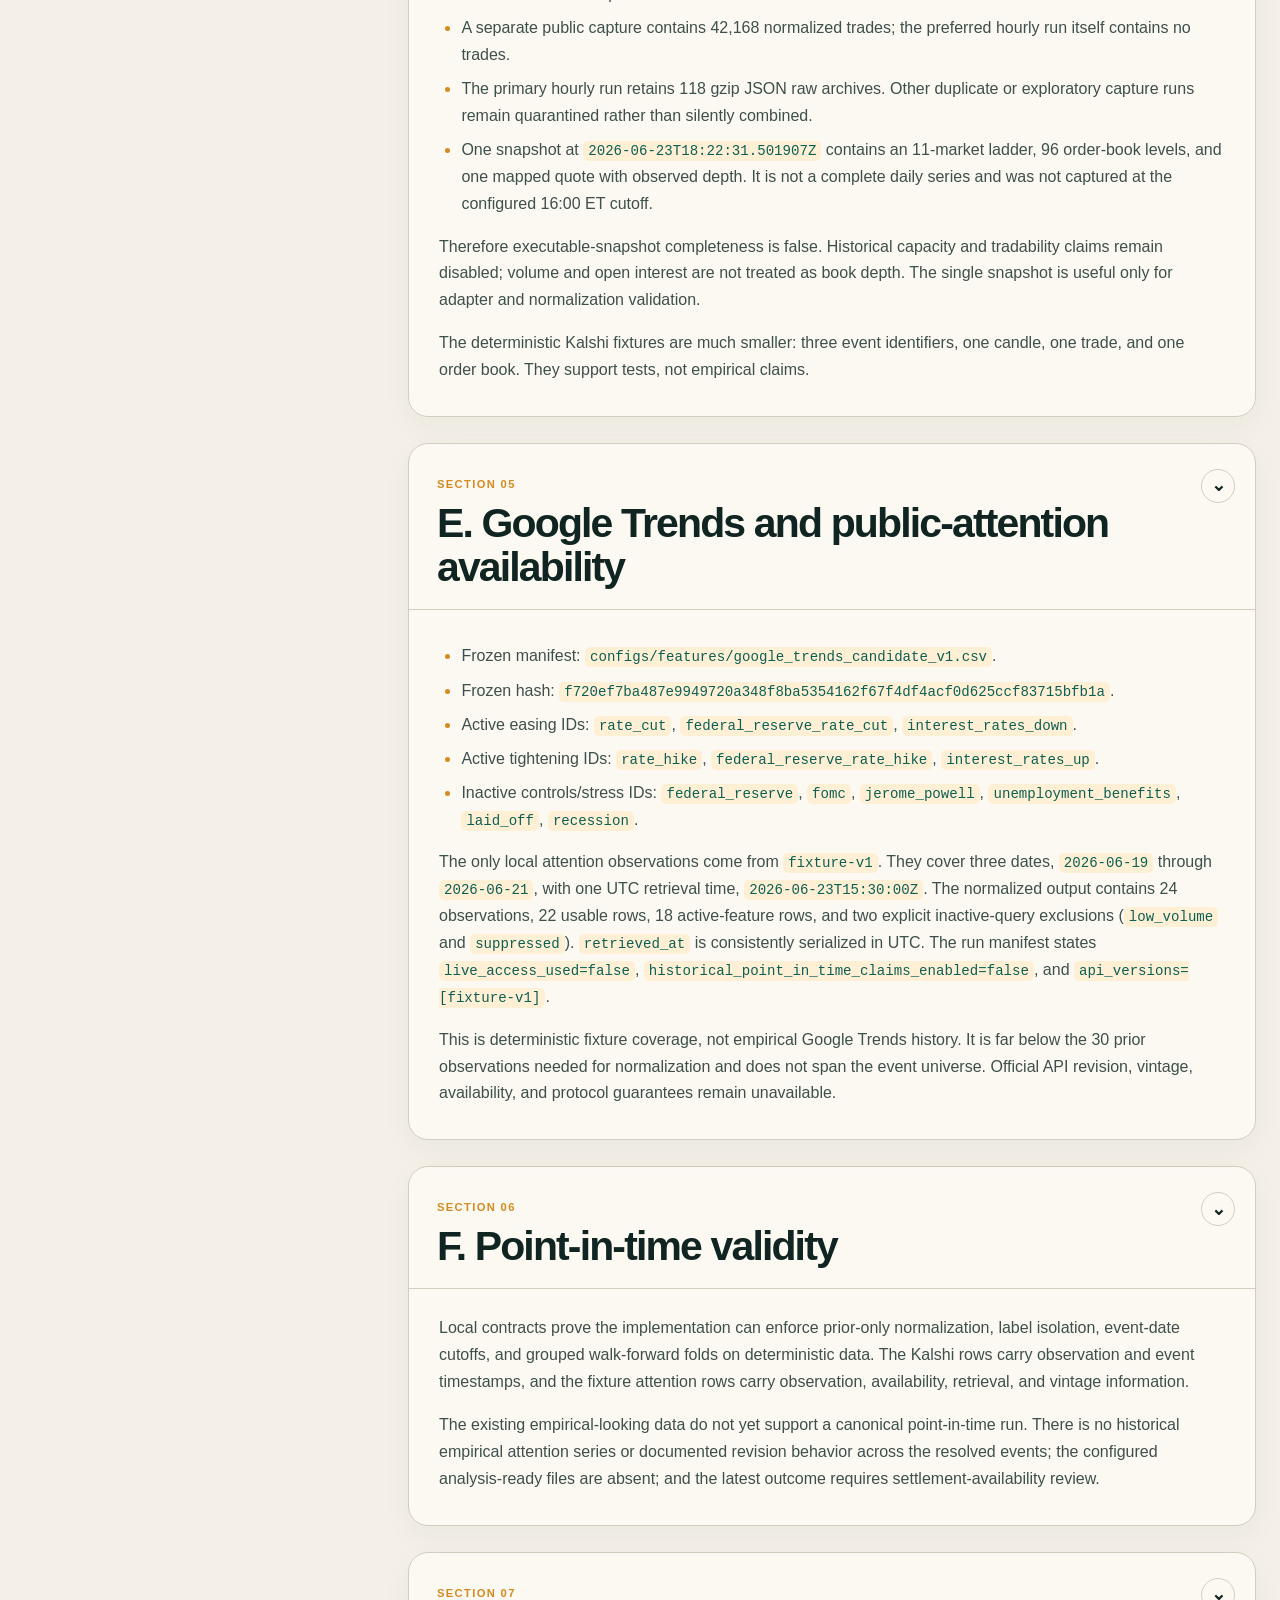
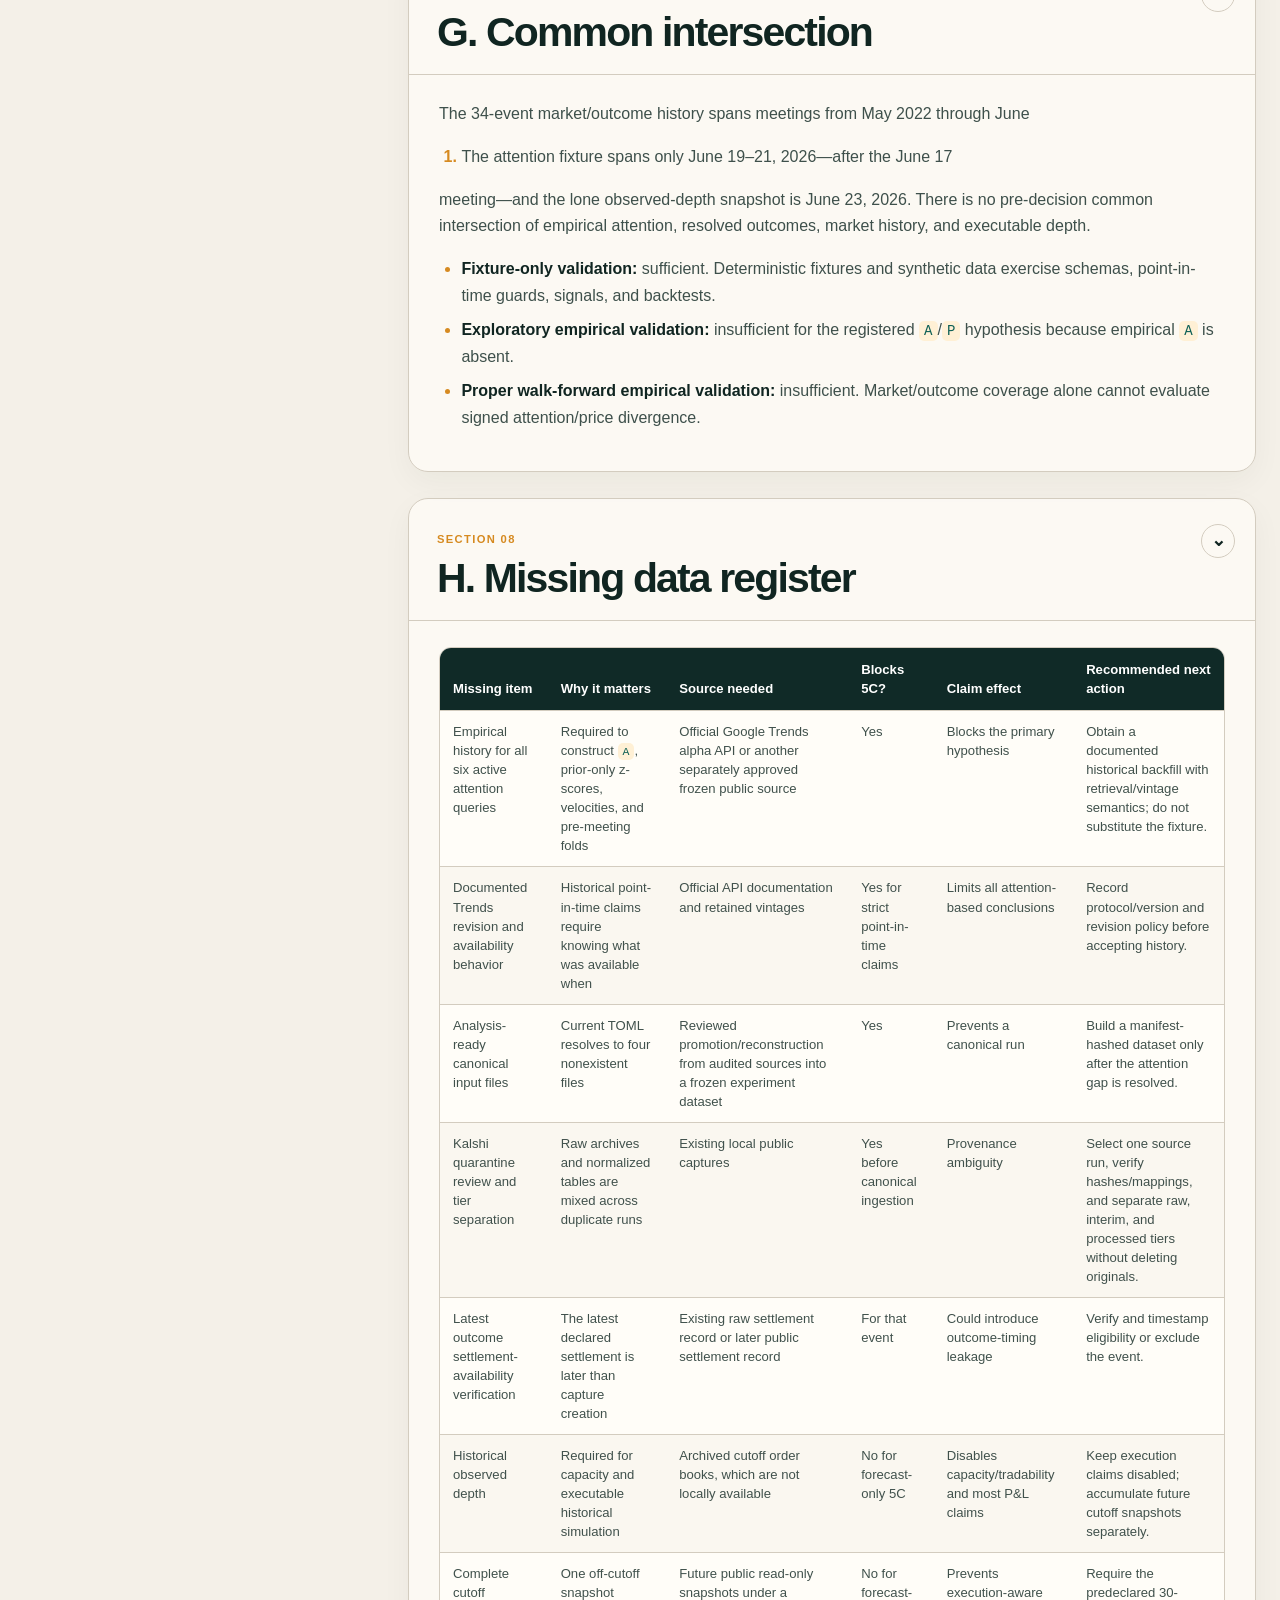
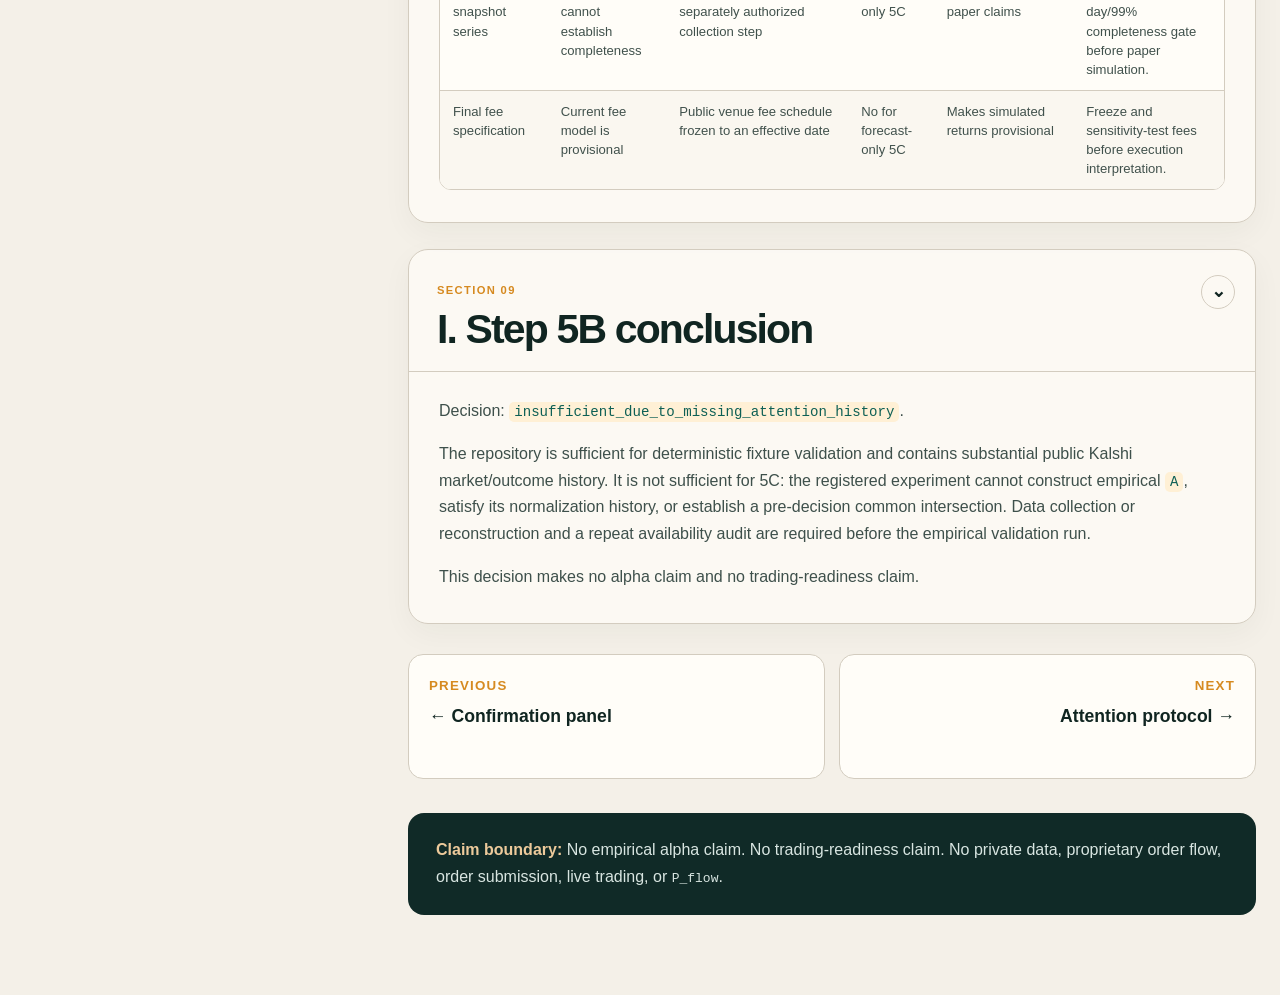
==== commit b048113f: "docs: consolidate regime confirmation reviewer artifacts" ====
--- a/docs/submission/DATA_AVAILABILITY_AUDIT.html
+++ b/docs/submission/DATA_AVAILABILITY_AUDIT.html
@@ -16,7 +16,7 @@
       <span class="topbar-divider" aria-hidden="true"></span>
       <span class="document-label">Research Library · Data audit</span>
       <button class="toc-toggle" id="toc-toggle" type="button" aria-controls="doc-sidebar" aria-expanded="false">Contents</button>
-      <label class="page-switcher-wrap"><span class="skip-link">Choose a library page</span><select class="page-switcher" id="page-switcher" aria-label="Choose a research library page"><option value="KALSHI_QUANT_RESEARCHER_CASE_STUDY.html">Case study</option><option value="EMPIRICAL_VALIDATION_PLAN.html">Validation plan</option><option value="DATA_AVAILABILITY_AUDIT.html" selected>Data audit</option><option value="ATTENTION_DATA_ACQUISITION_PROTOCOL.html">Attention protocol</option><option value="KALSHI_RECONSTRUCTION_LEDGER.html">Kalshi ledger</option><option value="FINAL_VALIDATION_REPORT.html">Validation report</option><option value="REVIEWER_GUIDE.html">Reviewer guide</option></select></label>
+      <label class="page-switcher-wrap"><span class="skip-link">Choose a library page</span><select class="page-switcher" id="page-switcher" aria-label="Choose a research library page"><option value="KALSHI_QUANT_RESEARCHER_CASE_STUDY.html">Case study</option><option value="EMPIRICAL_VALIDATION_PLAN.html">Validation plan</option><option value="REGIME_CONFIRMATION_PANEL.html">Confirmation panel</option><option value="DATA_AVAILABILITY_AUDIT.html" selected>Data audit</option><option value="ATTENTION_DATA_ACQUISITION_PROTOCOL.html">Attention protocol</option><option value="KALSHI_RECONSTRUCTION_LEDGER.html">Kalshi ledger</option><option value="FINAL_VALIDATION_REPORT.html">Validation report</option><option value="REVIEWER_GUIDE.html">Reviewer guide</option></select></label>
     </div>
   </header>
   <div class="page-shell">
@@ -87,7 +87,7 @@
 <p>This decision makes no alpha claim and no trading-readiness claim.</p>
 </div></section>
       <nav class="page-neighbors" aria-label="Adjacent library pages">
-        <a class="neighbor previous" href="EMPIRICAL_VALIDATION_PLAN.html"><small>Previous</small><b>← Validation plan</b></a>
+        <a class="neighbor previous" href="REGIME_CONFIRMATION_PANEL.html"><small>Previous</small><b>← Confirmation panel</b></a>
         <a class="neighbor next" href="ATTENTION_DATA_ACQUISITION_PROTOCOL.html"><small>Next</small><b>Attention protocol →</b></a>
       </nav>
       <footer class="claim-footer"><p><strong>Claim boundary:</strong> No empirical alpha claim. No trading-readiness claim. No private data, proprietary order flow, order submission, live trading, or <code>P_flow</code>.</p></footer>
--- a/docs/submission/library.css
+++ b/docs/submission/library.css
@@ -259,6 +259,11 @@
 .section-body p { color: #3e504b; }
 .section-body strong { color: var(--ink); }
 .section-body a { color: color-mix(in srgb, var(--accent) 70%, #064139); font-weight: 750; text-underline-offset: 3px; }
+.md-reference {
+  display: inline;
+  color: #3e504b;
+  font-weight: 700;
+}
 .section-body code, .doc-intro code {
   padding: 2px 5px;
   border-radius: 5px;
